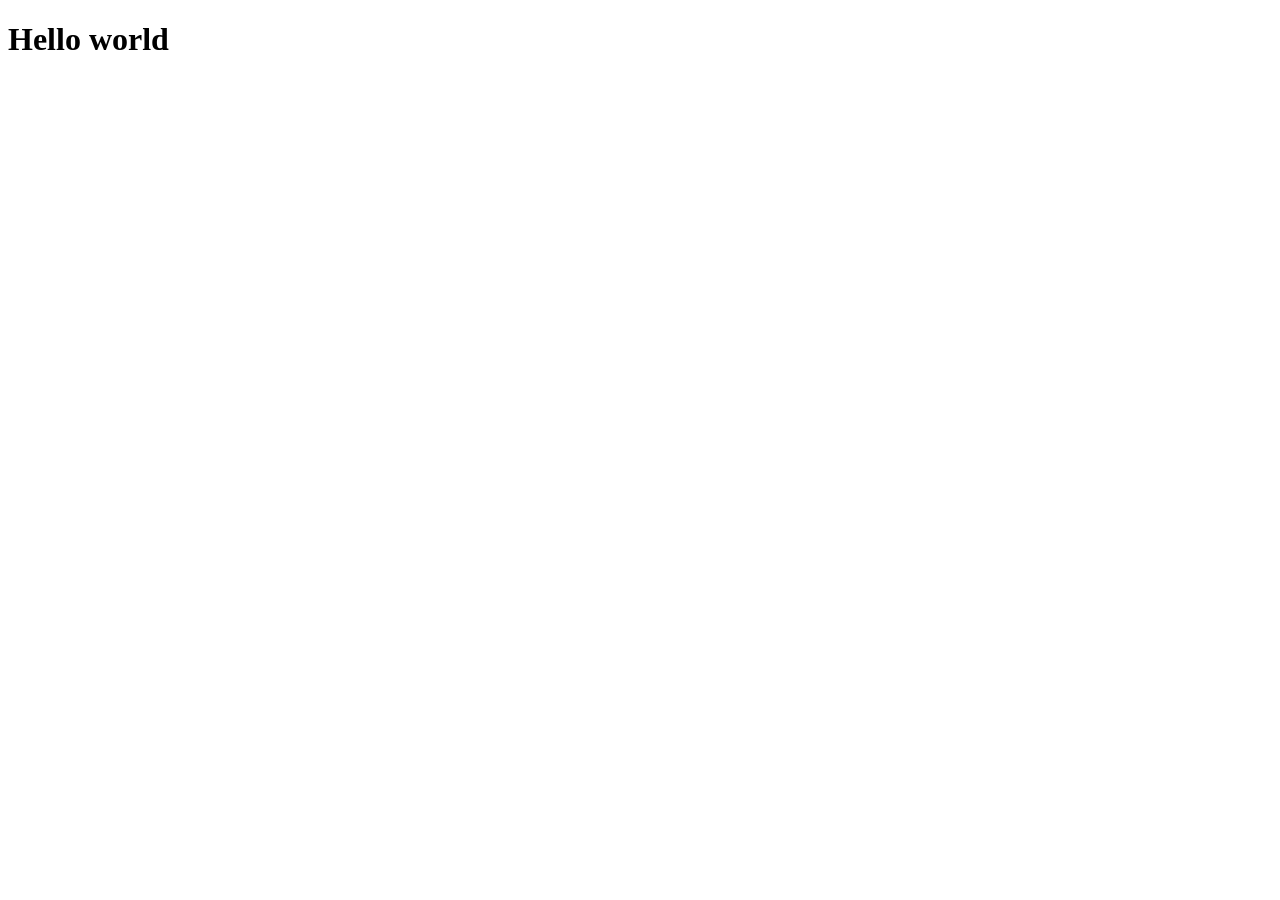
==== target/classes/static/index.html @ 91a0ca76 "secondcommit(included html,css and springboot structure)" ====
<!DOCTYPE html>
<html lang="en">
<head>
    <meta charset="UTF-8">
    <meta name="viewport" content="width=device-width, initial-scale=1.0">
    <title>Springboot</title>
</head>
<body>
    <h1>Hello world</h1>
</body>
</html>
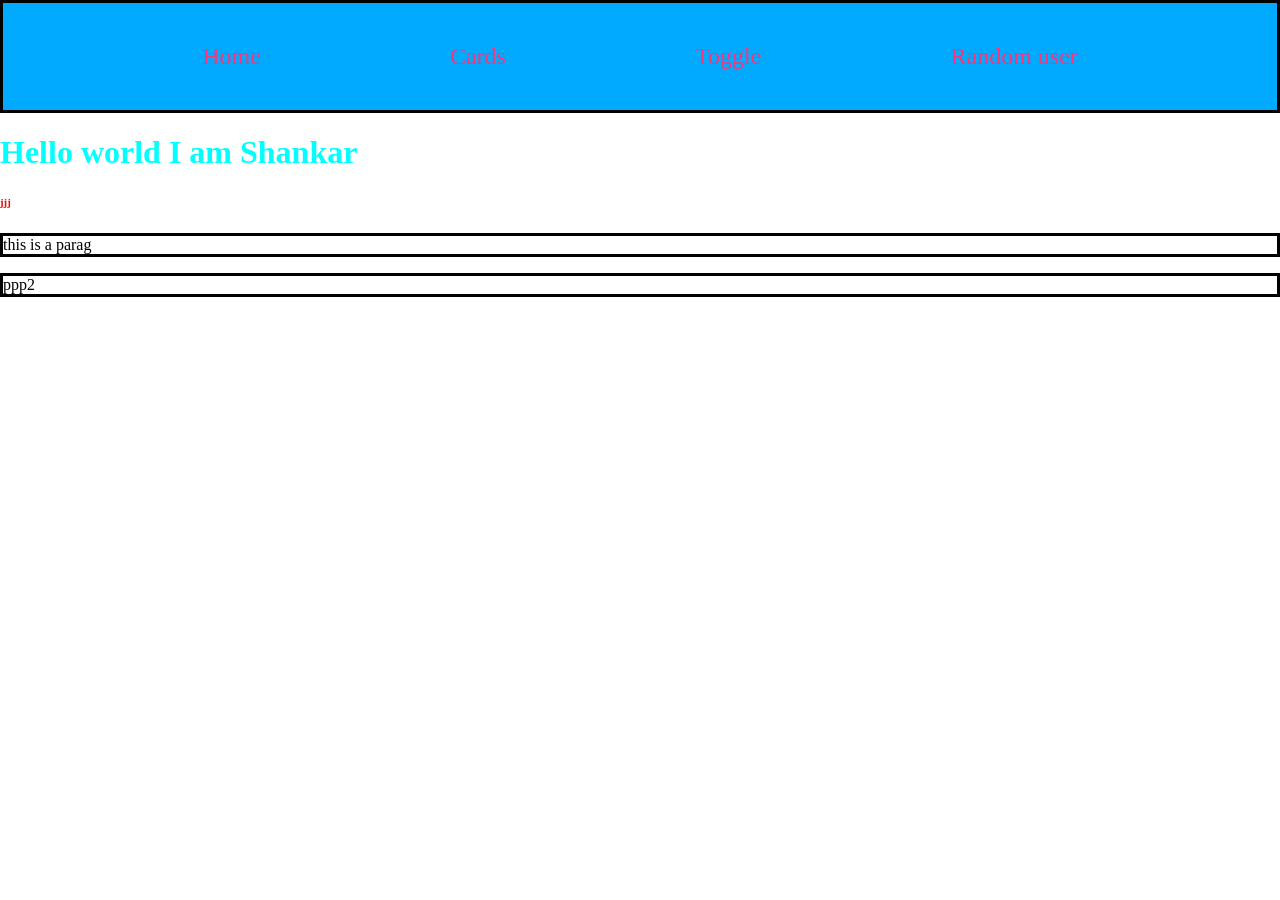
==== commit 39d34c1e: "till 3rd session" ====
--- a/target/classes/static/index.html
+++ b/target/classes/static/index.html
@@ -4,8 +4,27 @@
     <meta charset="UTF-8">
     <meta name="viewport" content="width=device-width, initial-scale=1.0">
     <title>Springboot</title>
+    <link rel="stylesheet" href="css/style.css">
 </head>
 <body>
-    <h1>Hello world</h1>
+    <div id="nav">
+        <a href="/index.html"> Home</a>
+        <a href="pages/cards.html"> Cards</a>
+        <a href="pages/toggle.html"> Toggle</a>
+        <a href="home">Random user</a>
+
+        
+    </div>
+    <h1>Hello world I am Shankar </h1>
+    
+    <h6  class="h">jjj</h6>
+    <p id="par">this is a parag</p>
+    <p id="par">ppp2</p>
+    
+
+
+
+    <script src="js/side.js"></script>
+   
 </body>
 </html>
--- a/target/classes/static/css/style.css
+++ b/target/classes/static/css/style.css
@@ -0,0 +1,38 @@
+h1{
+    color: aqua;
+}
+.h{
+    color:red
+}
+#h2{
+    color:beige
+}
+#par{
+    border: 3px;
+    border-style: solid;
+}
+#nav{
+    display: flex;
+    justify-content: space-evenly;
+    border: 3px solid rgb(0, 0, 0);
+    padding: 25px;
+    background-color: rgb(1, 170, 255);
+    font-size:x-large;
+    font-weight: 300;
+
+}
+#nav a
+{
+padding: 15px;
+text-decoration: none;
+color: rgb(255, 51, 119);
+}
+#nav a:hover{
+    
+    background-color: rgb(213, 245, 251);
+    color:red;
+
+}
+body{
+    margin: 0px;
+}
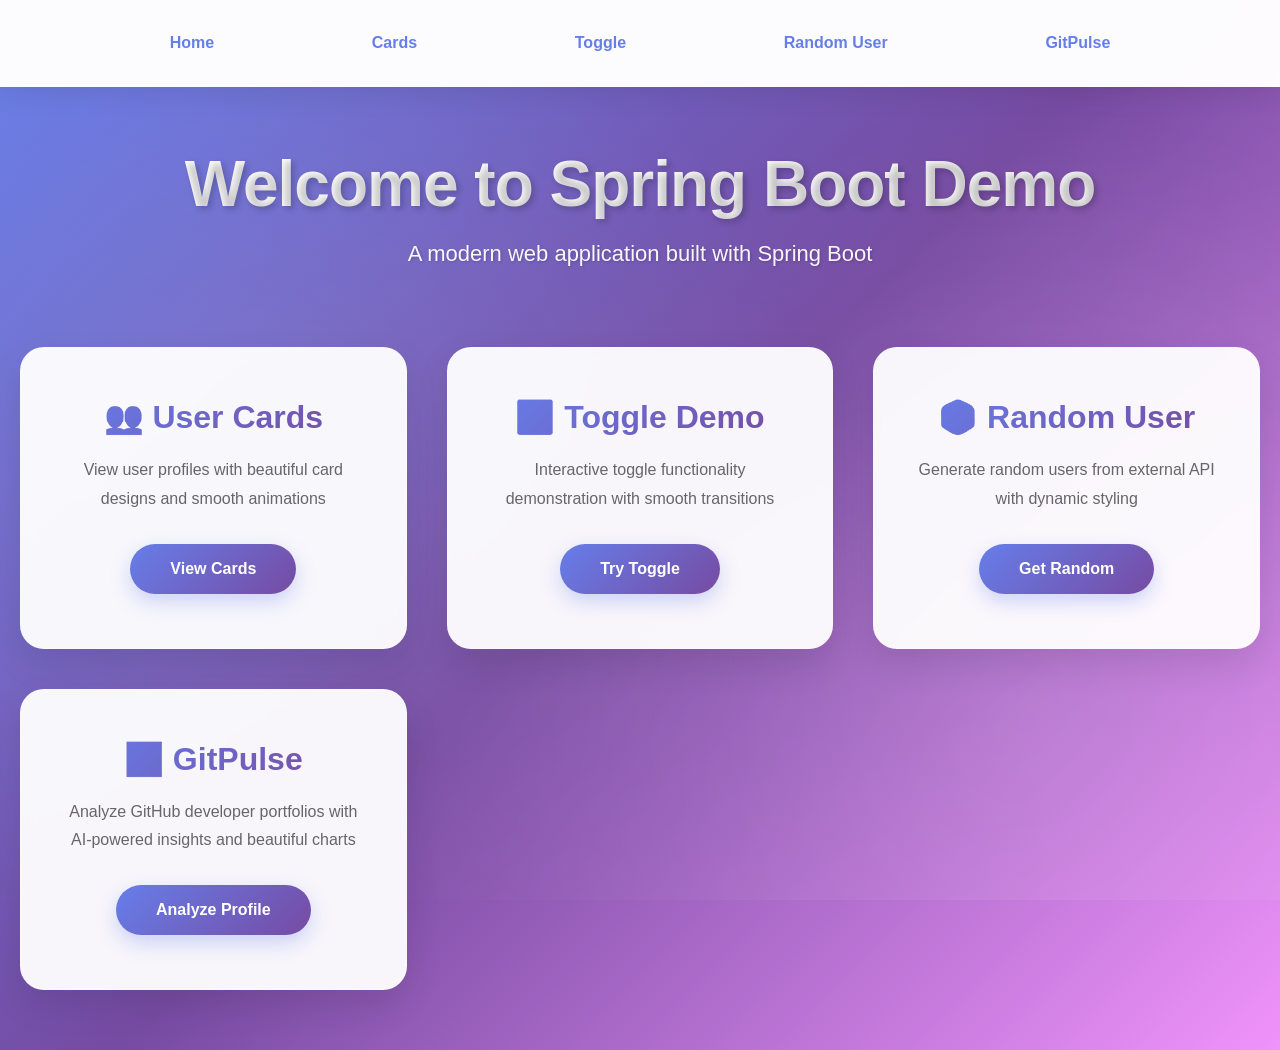
==== commit e9c24b6e: "6th commit" ====
--- a/target/classes/static/index.html
+++ b/target/classes/static/index.html
@@ -3,28 +3,51 @@
 <head>
     <meta charset="UTF-8">
     <meta name="viewport" content="width=device-width, initial-scale=1.0">
-    <title>Springboot</title>
+    <title>Spring Boot App - Home</title>
     <link rel="stylesheet" href="css/style.css">
 </head>
 <body>
     <div id="nav">
-        <a href="/index.html"> Home</a>
-        <a href="pages/cards.html"> Cards</a>
-        <a href="pages/toggle.html"> Toggle</a>
-        <a href="home">Random user</a>
-
+        <a href="/index.html">Home</a>
+        <a href="/pages/cards.html">Cards</a>
+        <a href="/pages/toggle.html">Toggle</a>
+        <a href="/pages/randomuser.html">Random User</a>
+        <a href="/pages/gitpulse.html">GitPulse</a>
+    </div>
+    
+    <div class="container">
+        <div class="hero">
+            <h1>Welcome to Spring Boot Demo</h1>
+            <p class="subtitle">A modern web application built with Spring Boot</p>
+        </div>
         
+        <div class="features">
+            <div class="feature-card">
+                <h2>👥 User Cards</h2>
+                <p>View user profiles with beautiful card designs and smooth animations</p>
+                <a href="/pages/cards.html" class="btn"><span>View Cards</span></a>
+            </div>
+            
+            <div class="feature-card">
+                <h2>🔄 Toggle Demo</h2>
+                <p>Interactive toggle functionality demonstration with smooth transitions</p>
+                <a href="/pages/toggle.html" class="btn"><span>Try Toggle</span></a>
+            </div>
+            
+            <div class="feature-card">
+                <h2>🎲 Random User</h2>
+                <p>Generate random users from external API with dynamic styling</p>
+                <a href="/pages/randomuser.html" class="btn"><span>Get Random</span></a>
+            </div>
+            
+            <div class="feature-card">
+                <h2>📊 GitPulse</h2>
+                <p>Analyze GitHub developer portfolios with AI-powered insights and beautiful charts</p>
+                <a href="/pages/gitpulse.html" class="btn"><span>Analyze Profile</span></a>
+            </div>
+        </div>
     </div>
-    <h1>Hello world I am Shankar </h1>
-    
-    <h6  class="h">jjj</h6>
-    <p id="par">this is a parag</p>
-    <p id="par">ppp2</p>
-    
-
-
 
     <script src="js/side.js"></script>
-   
 </body>
 </html>
--- a/target/classes/static/css/style.css
+++ b/target/classes/static/css/style.css
@@ -1,38 +1,304 @@
-h1{
-    color: aqua;
-}
-.h{
-    color:red
-}
-#h2{
-    color:beige
-}
-#par{
-    border: 3px;
-    border-style: solid;
-}
-#nav{
+/* ===== Global Styles ===== */
+* {
+    margin: 0;
+    padding: 0;
+    box-sizing: border-box;
+}
+
+body {
+    font-family: 'Inter', 'Segoe UI', Tahoma, Geneva, Verdana, sans-serif;
+    background: linear-gradient(135deg, #667eea 0%, #764ba2 50%, #f093fb 100%);
+    min-height: 100vh;
+    color: #333;
+    position: relative;
+    overflow-x: hidden;
+}
+
+/* Animated background effect */
+body::before {
+    content: '';
+    position: fixed;
+    top: 0;
+    left: 0;
+    width: 100%;
+    height: 100%;
+    background: 
+        radial-gradient(circle at 20% 50%, rgba(255, 255, 255, 0.1) 0%, transparent 50%),
+        radial-gradient(circle at 80% 80%, rgba(255, 255, 255, 0.1) 0%, transparent 50%);
+    animation: backgroundMove 15s ease infinite;
+    pointer-events: none;
+    z-index: 0;
+}
+
+@keyframes backgroundMove {
+    0%, 100% { transform: scale(1) translate(0, 0); }
+    50% { transform: scale(1.1) translate(20px, 20px); }
+}
+
+/* ===== Navigation Bar ===== */
+#nav {
     display: flex;
     justify-content: space-evenly;
-    border: 3px solid rgb(0, 0, 0);
-    padding: 25px;
-    background-color: rgb(1, 170, 255);
-    font-size:x-large;
+    align-items: center;
+    background: rgba(255, 255, 255, 0.98);
+    backdrop-filter: blur(20px);
+    padding: 20px 40px;
+    box-shadow: 0 4px 30px rgba(0, 0, 0, 0.1);
+    position: sticky;
+    top: 0;
+    z-index: 1000;
+    border-bottom: 1px solid rgba(255, 255, 255, 0.3);
+}
+
+#nav a {
+    position: relative;
+    padding: 14px 28px;
+    text-decoration: none;
+    color: #667eea;
+    font-weight: 600;
+    font-size: 16px;
+    border-radius: 12px;
+    transition: all 0.4s cubic-bezier(0.4, 0, 0.2, 1);
+    overflow: hidden;
+}
+
+#nav a::before {
+    content: '';
+    position: absolute;
+    top: 0;
+    left: -100%;
+    width: 100%;
+    height: 100%;
+    background: linear-gradient(135deg, #667eea 0%, #764ba2 100%);
+    transition: left 0.4s ease;
+    z-index: -1;
+    border-radius: 12px;
+}
+
+#nav a:hover::before {
+    left: 0;
+}
+
+#nav a:hover {
+    color: white;
+    transform: translateY(-3px);
+    box-shadow: 0 8px 20px rgba(102, 126, 234, 0.4);
+}
+
+#nav a:active {
+    transform: translateY(-1px);
+}
+
+/* ===== Container ===== */
+.container {
+    max-width: 1400px;
+    margin: 0 auto;
+    padding: 60px 20px;
+    position: relative;
+    z-index: 1;
+}
+
+/* ===== Hero Section ===== */
+.hero {
+    text-align: center;
+    color: white;
+    margin-bottom: 80px;
+    animation: fadeInDown 1s ease;
+}
+
+.hero h1 {
+    font-size: 64px;
+    font-weight: 800;
+    margin-bottom: 20px;
+    text-shadow: 3px 3px 6px rgba(0, 0, 0, 0.2);
+    background: linear-gradient(45deg, #fff, #f0f0f0);
+    -webkit-background-clip: text;
+    -webkit-text-fill-color: transparent;
+    background-clip: text;
+    letter-spacing: -1px;
+}
+
+.hero .subtitle {
+    font-size: 22px;
+    opacity: 0.95;
     font-weight: 300;
-
-}
-#nav a
-{
-padding: 15px;
-text-decoration: none;
-color: rgb(255, 51, 119);
-}
-#nav a:hover{
-    
-    background-color: rgb(213, 245, 251);
-    color:red;
-
-}
-body{
-    margin: 0px;
-}+    text-shadow: 1px 1px 3px rgba(0, 0, 0, 0.2);
+}
+
+/* ===== Features Grid ===== */
+.features {
+    display: grid;
+    grid-template-columns: repeat(auto-fit, minmax(320px, 1fr));
+    gap: 40px;
+    animation: fadeInUp 1s ease 0.3s backwards;
+}
+
+.feature-card {
+    background: rgba(255, 255, 255, 0.95);
+    backdrop-filter: blur(10px);
+    padding: 50px 40px;
+    border-radius: 24px;
+    box-shadow: 0 15px 35px rgba(0, 0, 0, 0.1);
+    text-align: center;
+    transition: all 0.4s cubic-bezier(0.4, 0, 0.2, 1);
+    position: relative;
+    overflow: hidden;
+    border: 1px solid rgba(255, 255, 255, 0.3);
+}
+
+.feature-card::before {
+    content: '';
+    position: absolute;
+    top: -2px;
+    left: -2px;
+    right: -2px;
+    bottom: -2px;
+    background: linear-gradient(135deg, #667eea, #764ba2);
+    border-radius: 24px;
+    opacity: 0;
+    transition: opacity 0.4s ease;
+    z-index: -1;
+}
+
+.feature-card:hover::before {
+    opacity: 1;
+}
+
+.feature-card:hover {
+    transform: translateY(-15px) scale(1.02);
+    box-shadow: 0 25px 50px rgba(0, 0, 0, 0.2);
+}
+
+.feature-card h2 {
+    background: linear-gradient(135deg, #667eea 0%, #764ba2 100%);
+    -webkit-background-clip: text;
+    -webkit-text-fill-color: transparent;
+    background-clip: text;
+    margin-bottom: 20px;
+    font-size: 32px;
+    font-weight: 700;
+}
+
+.feature-card p {
+    color: #666;
+    margin-bottom: 30px;
+    line-height: 1.8;
+    font-size: 16px;
+}
+
+/* ===== Buttons ===== */
+.btn {
+    display: inline-block;
+    padding: 16px 40px;
+    background: linear-gradient(135deg, #667eea 0%, #764ba2 100%);
+    color: white;
+    text-decoration: none;
+    border-radius: 50px;
+    font-weight: 700;
+    font-size: 16px;
+    transition: all 0.4s cubic-bezier(0.4, 0, 0.2, 1);
+    box-shadow: 0 8px 20px rgba(102, 126, 234, 0.3);
+    position: relative;
+    overflow: hidden;
+}
+
+.btn::before {
+    content: '';
+    position: absolute;
+    top: 0;
+    left: -100%;
+    width: 100%;
+    height: 100%;
+    background: linear-gradient(135deg, #764ba2 0%, #667eea 100%);
+    transition: left 0.4s ease;
+}
+
+.btn:hover::before {
+    left: 0;
+}
+
+.btn span {
+    position: relative;
+    z-index: 1;
+}
+
+.btn:hover {
+    transform: translateY(-3px) scale(1.05);
+    box-shadow: 0 15px 35px rgba(102, 126, 234, 0.5);
+}
+
+.btn:active {
+    transform: translateY(-1px) scale(1.03);
+}
+
+/* ===== Animations ===== */
+@keyframes fadeInDown {
+    from {
+        opacity: 0;
+        transform: translateY(-50px);
+    }
+    to {
+        opacity: 1;
+        transform: translateY(0);
+    }
+}
+
+@keyframes fadeInUp {
+    from {
+        opacity: 0;
+        transform: translateY(50px);
+    }
+    to {
+        opacity: 1;
+        transform: translateY(0);
+    }
+}
+
+/* ===== Responsive Design ===== */
+@media (max-width: 768px) {
+    #nav {
+        padding: 15px 20px;
+        flex-wrap: wrap;
+        gap: 10px;
+    }
+    
+    #nav a {
+        padding: 10px 16px;
+        font-size: 14px;
+    }
+    
+    .hero h1 {
+        font-size: 40px;
+    }
+    
+    .hero .subtitle {
+        font-size: 18px;
+    }
+    
+    .features {
+        grid-template-columns: 1fr;
+        gap: 30px;
+    }
+    
+    .feature-card {
+        padding: 40px 30px;
+    }
+}
+
+/* ===== Scrollbar Styling ===== */
+::-webkit-scrollbar {
+    width: 12px;
+}
+
+::-webkit-scrollbar-track {
+    background: rgba(255, 255, 255, 0.1);
+}
+
+::-webkit-scrollbar-thumb {
+    background: linear-gradient(135deg, #667eea 0%, #764ba2 100%);
+    border-radius: 6px;
+}
+
+::-webkit-scrollbar-thumb:hover {
+    background: linear-gradient(135deg, #764ba2 0%, #667eea 100%);
+}
